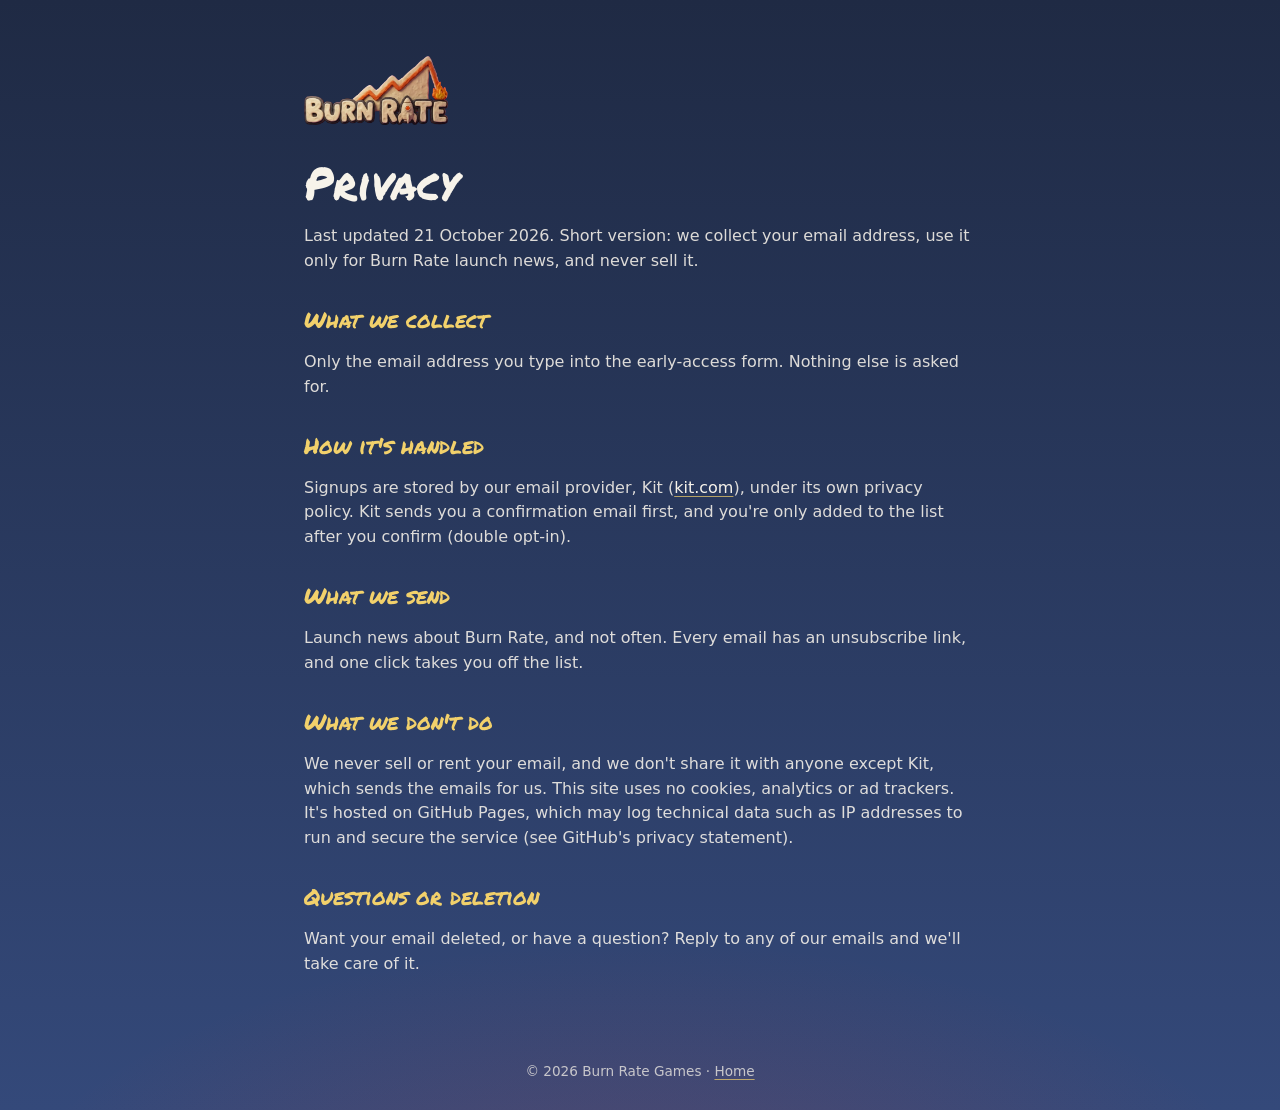
==== privacy.html @ 737b6787 "Burn Rate teaser: one-screen landing page with Kit early-access form, privacy policy Co-Authored-By:" ====
<!doctype html>
<html lang="en">
<head>
<meta charset="utf-8">
<meta name="viewport" content="width=device-width,initial-scale=1">
<title>Privacy · Burn Rate Games</title>
<meta name="description" content="How Burn Rate Games handles your email address.">
<meta name="theme-color" content="#1F2A44">
<link rel="icon" href="img/favicon.png" type="image/png">
<link rel="apple-touch-icon" href="img/apple-touch-icon.png">
<link rel="stylesheet" href="style.css">
</head>
<body>
<main class="doc">
  <p><a class="back" href="./"><img src="img/logo.webp" width="1008" height="483" alt="Burn Rate, back to home"></a></p>
  <h1>Privacy</h1>
  <p>Last updated 21 October 2026. Short version: we collect your email address, use it only for Burn Rate launch news, and never sell it.</p>

  <h2>What we collect</h2>
  <p>Only the email address you type into the early-access form. Nothing else is asked for.</p>

  <h2>How it's handled</h2>
  <p>Signups are stored by our email provider, Kit (<a href="https://kit.com">kit.com</a>), under its own privacy policy. Kit sends you a confirmation email first, and you're only added to the list after you confirm (double opt-in).</p>

  <h2>What we send</h2>
  <p>Launch news about Burn Rate, and not often. Every email has an unsubscribe link, and one click takes you off the list.</p>

  <h2>What we don't do</h2>
  <p>We never sell or rent your email, and we don't share it with anyone except Kit, which sends the emails for us. This site uses no cookies, analytics or ad trackers. It's hosted on GitHub Pages, which may log technical data such as IP addresses to run and secure the service (see GitHub's privacy statement).</p>

  <h2>Questions or deletion</h2>
  <p>Want your email deleted, or have a question? Reply to any of our emails and we'll take care of it.</p>
</main>
<footer class="foot">© 2026 Burn Rate Games · <a href="./">Home</a></footer>
</body>
</html>
---- style.css ----
/* Apache-2.0, see fonts/permanent-marker-LICENSE.txt */
@font-face{font-family:"Permanent Marker";src:url(fonts/permanent-marker.woff2) format("woff2");font-display:swap}

:root{
  --ink:#1F2A44;--dusk:#34497A;--red:#D2433A;--pad:#F2D16B;--paper:#F7F3EA;
  --muted:rgba(247,243,234,.74);
  --marker:"Permanent Marker","Segoe Print","Bradley Hand",cursive;
  --sans:Inter,system-ui,-apple-system,"Segoe UI",Roboto,sans-serif;
}
*{box-sizing:border-box}
html{background:var(--ink);overflow-x:hidden;overflow-x:clip}
body{
  margin:0;min-height:100vh;min-height:100svh;display:flex;flex-direction:column;
  color:var(--paper);font:400 1rem/1.55 var(--sans);overflow-x:hidden;overflow-x:clip;
  background:
    radial-gradient(60rem 30rem at 50% 115%,rgba(210,67,58,.22),transparent 70%),
    linear-gradient(var(--ink),var(--dusk));
}
a{color:var(--paper);text-decoration-color:rgba(242,209,107,.7);text-underline-offset:.2em}
a:hover{color:var(--pad)}
:focus-visible{outline:3px solid var(--pad);outline-offset:3px}

.stage{flex:1;width:min(42rem,100% - 2rem);margin:0 auto;padding:clamp(2.5rem,9vh,6rem) 0 2rem;
  display:flex;flex-direction:column;align-items:center;justify-content:center;text-align:center}

/* Logo + ember glow parked on the flame (flame sits ~94% / 51% of the image). */
.logo{position:relative;margin:0;width:min(100%,40rem);line-height:0}
.logo img{position:relative;z-index:1;width:100%;height:auto;filter:drop-shadow(0 .9rem 1.4rem rgba(10,14,28,.45))}
.logo::before,.logo::after{content:"";position:absolute;pointer-events:none;left:93%;top:50%;border-radius:50%;transform:translate(-50%,-50%)}
.logo::before{width:50%;aspect-ratio:1;background:radial-gradient(closest-side,rgba(255,150,60,.55),rgba(210,67,58,.28) 45%,transparent);
  animation:flicker 2.6s ease-in-out infinite}
.logo::after{z-index:2;width:.3rem;height:.3rem;background:#ffb25a;
  box-shadow:-.9rem .4rem 0 -.05rem #ff8a3d,.7rem .9rem 0 -.08rem #ffc76b,-.3rem 1.4rem 0 -.1rem #ff7a3a;
  animation:embers 3.2s ease-out infinite}
@keyframes flicker{0%,100%{opacity:.75;transform:translate(-50%,-50%) scale(1)}35%{opacity:1;transform:translate(-50%,-52%) scale(1.08)}60%{opacity:.85;transform:translate(-50%,-50%) scale(.96)}}
@keyframes embers{0%{opacity:0;transform:translate(-50%,0)}15%{opacity:1}100%{opacity:0;transform:translate(-30%,-5.5rem)}}

.tag{font:400 clamp(2rem,8.5vw,3.4rem)/1.1 var(--marker);margin:clamp(1.25rem,4vh,2.25rem) 0 0;letter-spacing:.01em;
  text-shadow:0 .15rem 0 rgba(10,14,28,.35)}
.tag::after{content:"";display:block;width:62%;height:.32rem;margin:.35rem auto 0;border-radius:.3rem;background:var(--red);transform:rotate(-1.2deg)}
.soon{margin:1rem 0 0;color:var(--muted);font-size:1rem}

.signup{width:min(100%,30rem);margin-top:clamp(1.75rem,5vh,2.75rem)}
.row{display:flex;flex-wrap:wrap;gap:.6rem}
.row input{flex:1 1 14rem;min-width:0;min-height:3.1rem;padding:.75rem 1rem;font:inherit;font-size:1rem;color:var(--paper);
  background:rgba(14,20,36,.5);border:2px solid rgba(247,243,234,.35);border-radius:.6rem}
.row input::placeholder{color:rgba(247,243,234,.55)}
.row input:hover{border-color:rgba(247,243,234,.6)}
.row input:focus-visible{outline:none;border-color:var(--pad);box-shadow:0 0 0 3px rgba(242,209,107,.35)}
.row button{flex:1 1 auto;min-height:3.1rem;padding:.7rem 1.4rem;font:400 1.15rem/1 var(--marker);letter-spacing:.02em;
  color:var(--paper);background:var(--red);border:0;border-radius:.6rem;cursor:pointer;
  box-shadow:0 .25rem 0 #8f2a24;transition:transform .12s,box-shadow .12s,background .12s}
.row button:hover{background:#c13a32;box-shadow:0 .25rem 0 #8f2a24,0 0 0 2px var(--pad)}
.row button:active{transform:translateY(.2rem);box-shadow:0 .05rem 0 #8f2a24}
.row button:disabled{opacity:.7;cursor:progress}
.status{min-height:1.5em;margin:.6rem 0 0;font-weight:600}
.status[data-kind=ok]{color:var(--pad)}
.status[data-kind=err]{color:#ffb4ac}
.consent{margin:0;font-size:.85rem;color:var(--muted)}

.foot{padding:1.25rem 1rem 1.75rem;text-align:center;font-size:.85rem;color:var(--muted)}
.foot a{color:var(--muted)}

.sr-only,.hp{position:absolute;width:1px;height:1px;overflow:hidden;clip-path:inset(50%);white-space:nowrap}
.hp{left:-9999px}

/* Privacy page */
.doc{flex:1;width:min(42rem,100% - 2rem);margin:0 auto;padding:2.5rem 0 3rem}
.doc .back img{width:9rem;height:auto}
.doc h1{font:400 clamp(2rem,7vw,2.8rem)/1.15 var(--marker);margin:1.5rem 0 .5rem}
.doc h2{font:400 1.35rem/1.3 var(--marker);color:var(--pad);margin:2rem 0 .4rem}
.doc p,.doc li{color:rgba(247,243,234,.88)}

@media (prefers-reduced-motion:reduce){
  .logo::before,.logo::after{animation:none}
  .logo::after{display:none}
  .row button{transition:none}
}
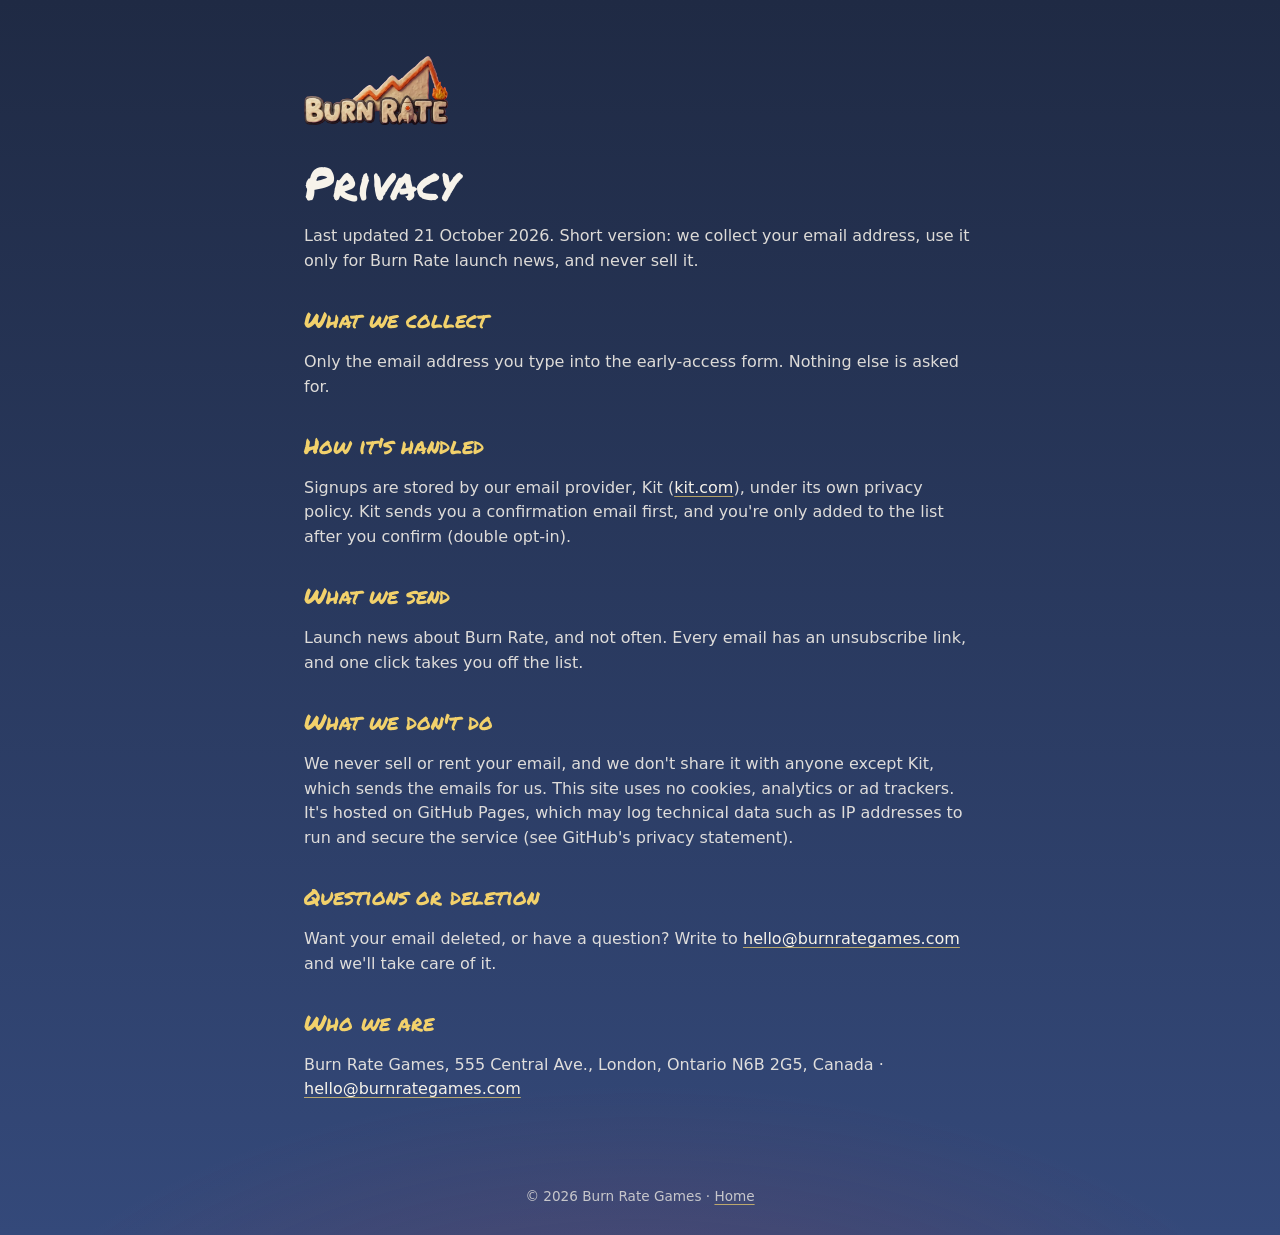
==== commit 9746fff9: "Contact details: Who we are (postal address + hello@) on privacy page, email in footer Co-Authored-B" ====
--- a/privacy.html
+++ b/privacy.html
@@ -29,7 +29,10 @@
   <p>We never sell or rent your email, and we don't share it with anyone except Kit, which sends the emails for us. This site uses no cookies, analytics or ad trackers. It's hosted on GitHub Pages, which may log technical data such as IP addresses to run and secure the service (see GitHub's privacy statement).</p>
 
   <h2>Questions or deletion</h2>
-  <p>Want your email deleted, or have a question? Reply to any of our emails and we'll take care of it.</p>
+  <p>Want your email deleted, or have a question? Write to <a href="mailto:hello@burnrategames.com">hello@burnrategames.com</a> and we'll take care of it.</p>
+
+  <h2>Who we are</h2>
+  <p>Burn Rate Games, 555 Central Ave., London, Ontario N6B 2G5, Canada · <a href="mailto:hello@burnrategames.com">hello@burnrategames.com</a></p>
 </main>
 <footer class="foot">© 2026 Burn Rate Games · <a href="./">Home</a></footer>
 </body>
--- a/style.css
+++ b/style.css
@@ -27,10 +27,10 @@
 .logo{position:relative;margin:0;width:min(100%,40rem);line-height:0}
 .logo img{position:relative;z-index:1;width:100%;height:auto;filter:drop-shadow(0 .9rem 1.4rem rgba(10,14,28,.45))}
 .logo::before,.logo::after{content:"";position:absolute;pointer-events:none;left:93%;top:50%;border-radius:50%;transform:translate(-50%,-50%)}
-.logo::before{width:50%;aspect-ratio:1;background:radial-gradient(closest-side,rgba(255,150,60,.55),rgba(210,67,58,.28) 45%,transparent);
+.logo::before{width:50%;aspect-ratio:1;background:radial-gradient(closest-side,rgba(242,209,107,.45),rgba(210,67,58,.3) 45%,transparent);
   animation:flicker 2.6s ease-in-out infinite}
-.logo::after{z-index:2;width:.3rem;height:.3rem;background:#ffb25a;
-  box-shadow:-.9rem .4rem 0 -.05rem #ff8a3d,.7rem .9rem 0 -.08rem #ffc76b,-.3rem 1.4rem 0 -.1rem #ff7a3a;
+.logo::after{z-index:2;width:.3rem;height:.3rem;background:var(--pad);
+  box-shadow:-.9rem .4rem 0 -.05rem var(--red),.7rem .9rem 0 -.08rem var(--pad),-.3rem 1.4rem 0 -.1rem color-mix(in srgb,var(--pad),var(--red));
   animation:embers 3.2s ease-out infinite}
 @keyframes flicker{0%,100%{opacity:.75;transform:translate(-50%,-50%) scale(1)}35%{opacity:1;transform:translate(-50%,-52%) scale(1.08)}60%{opacity:.85;transform:translate(-50%,-50%) scale(.96)}}
 @keyframes embers{0%{opacity:0;transform:translate(-50%,0)}15%{opacity:1}100%{opacity:0;transform:translate(-30%,-5.5rem)}}
@@ -43,19 +43,18 @@
 .signup{width:min(100%,30rem);margin-top:clamp(1.75rem,5vh,2.75rem)}
 .row{display:flex;flex-wrap:wrap;gap:.6rem}
 .row input{flex:1 1 14rem;min-width:0;min-height:3.1rem;padding:.75rem 1rem;font:inherit;font-size:1rem;color:var(--paper);
-  background:rgba(14,20,36,.5);border:2px solid rgba(247,243,234,.35);border-radius:.6rem}
+  background:rgba(14,20,36,.5);border:2px solid rgba(247,243,234,.5);border-radius:.6rem}
 .row input::placeholder{color:rgba(247,243,234,.55)}
 .row input:hover{border-color:rgba(247,243,234,.6)}
 .row input:focus-visible{outline:none;border-color:var(--pad);box-shadow:0 0 0 3px rgba(242,209,107,.35)}
 .row button{flex:1 1 auto;min-height:3.1rem;padding:.7rem 1.4rem;font:400 1.15rem/1 var(--marker);letter-spacing:.02em;
-  color:var(--paper);background:var(--red);border:0;border-radius:.6rem;cursor:pointer;
-  box-shadow:0 .25rem 0 #8f2a24;transition:transform .12s,box-shadow .12s,background .12s}
-.row button:hover{background:#c13a32;box-shadow:0 .25rem 0 #8f2a24,0 0 0 2px var(--pad)}
-.row button:active{transform:translateY(.2rem);box-shadow:0 .05rem 0 #8f2a24}
-.row button:disabled{opacity:.7;cursor:progress}
+  color:var(--paper);background:#B9362E;border:0;border-radius:.6rem;cursor:pointer;
+  box-shadow:0 .25rem 0 #7f2620;transition:transform .12s,box-shadow .12s,background .12s}
+.row button:hover{background:#A82F28;box-shadow:0 .25rem 0 #7f2620,0 0 0 2px var(--pad)}
+.row button:active{transform:translateY(.2rem);box-shadow:0 .05rem 0 #7f2620}
+.row button[aria-disabled=true]{opacity:.7;cursor:progress}
 .status{min-height:1.5em;margin:.6rem 0 0;font-weight:600}
-.status[data-kind=ok]{color:var(--pad)}
-.status[data-kind=err]{color:#ffb4ac}
+.status[data-kind=ok],.status[data-kind=err]{color:var(--pad)}
 .consent{margin:0;font-size:.85rem;color:var(--muted)}
 
 .foot{padding:1.25rem 1rem 1.75rem;text-align:center;font-size:.85rem;color:var(--muted)}
